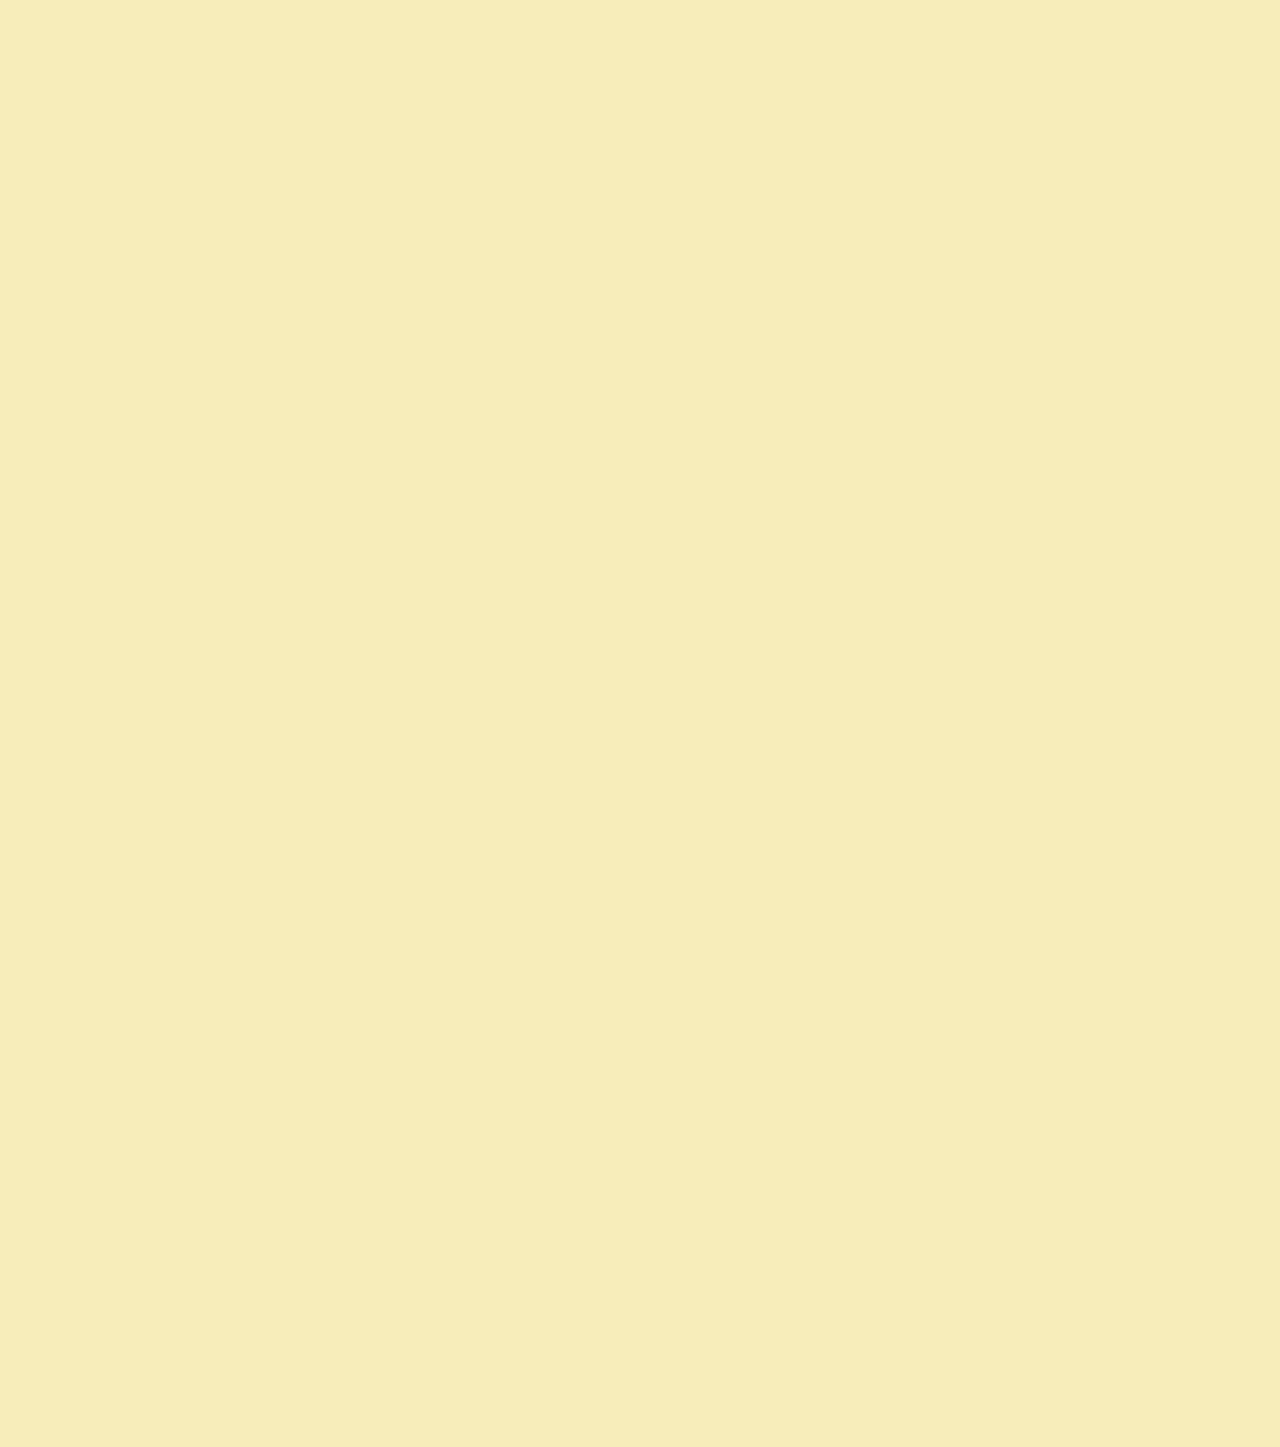
==== index.html @ c99d45d0 "Add files via upload" ====
<!DOCTYPE html>
<html lang="en">
<html>
    <head>
        <meta charset="utf-8">
        <meta http-equiv="X-UA-Compatible" content="IE=edge">
        <title>Book Reviews</title>
        <meta name="description" content="">
        <meta name="viewport" content="width=device-width, initial-scale=1">
        <link rel="stylesheet" href="style.css">
        <style>
            .review-container{display: grid;
                                grid-template-columns: repeat(3,1fr);
                                gap: 25px;
                                margin-top: 30px;}
            .review-card h2{margin-top: 0;}
            .rating{font-weight: bold;
                    margin-bottom: 10px;}
            .reveal{opacity: 0;
                    transform: translate(50px);
                    transition: all 0.8s ease-out;}
            .reveal.active{opacity: 1;
                            transform: translate(0);}
        </style>
    </head>
    <body>
        <section class="reveal">
            <img src="book community banner two.png" alt="Book Community Banner">
            <h1>Book Review & Discussion</h1>
            <p>
                "Our forums are more than just a comment section; they are a living, breathing library of opinions. 
                Whether you want to post a 1,000-word deep dive into a classic or just see if a new release is worth your time, the forums allow you to engage with real readers in real-time. 
                Filter by genre, search for specific titles, and help others find their next great read by sharing your honest thoughts."
            </p>
            <a href="home.html" class="button"> Home Page!</a>

            <div class="review-container">

                <div class="review-card reveal">
                    <img src="the spoiler room.png" alt="The Spoiler Room">
                    <h2>The Spoiler Room</h2>
                    <p class="rating">Discussion Forum</p>
                    <p>
                        "Just finished a massive cliffhanger? 
                        This is the safe space to discuss plot twists, character deaths, and ending theories without ruining the surprise for others. 
                        Join the debate on what really happened in the final chapter."
                    </p>
                    </div>

                    <div class="review-card reveal">
                    <img src="community favorite review.png" alt="Community Favorite Reviews">
                    <h2>Community Favorite Reviews</h2>
                    <p class="rating">Featured Book Opinions</p>
                    <p>
                        Explore honest thoughts from our members on trending books, timeless classics,and exciting new releases. 
                        From short first impressions to deep, thoughtful analysis, these reviews help readers decide what is worth adding to their reading list.
                        It is the perfect place to discover books through the voices of real readers.
                    </p>
                    </div>

                    <div class="review-card reveal">
                    <img src="recommendations.png" alt="Recommend Your Next Read">
                    <h2>Recommend Your Next Read</h2>
                    <p class="rating">Reader Recommendations</p>
                    <p>
                        Looking for a mystery that keeps you guessing, a romance that feels comforting, or a fantasy world you can get lost in? 
                        Members can recommend books by genre, mood, or reading level,making it easier for others to find something that truly matches their taste and current reading mood.
                    </p>
                    </div>
                </div>
            </div>
       </section>
        
        <script>
        const observer = new IntersectionObserver((entries) => {
            entries.forEach((entry) => {
                if (entry.isIntersecting) {
                    entry.target.classList.add('active');
                } else {
                    entry.target.classList.remove('active');
                }
            });
        }, { threshold: 0.1 });

        const revealElements = document.querySelectorAll('.reveal');
        revealElements.forEach((el) => observer.observe(el));
        </script>
        <script src="javascript.js"></script>
    </body>
</html>
---- style.css ----
body{
    font-family: Arial, sans-serif;
    margin: 0;
    padding: 0;
    background-color: #f9e69fb0;
}

section{
    max-width:900px;
    width:90%;
    margin:60px auto;
    background:white;
    border-radius:18px;
    padding:40px;
    box-shadow:0 10px 25px rgba(0,0,0,0.08);
    transition:0.3s;
} 

/* Banner image */
section img{
    width: 100%;
    height: auto;
}

/* Title */
h1{
    text-align: center;
    margin-top: 20px;
}

/* Paragraph */
p{
    text-align: center;
    max-width: 800px;
    margin: auto;
    line-height: 1.6;
}

/* Review container layout */
.review-container{
    display: grid;
    grid-template-columns: repeat(3,1fr);
    gap: 25px;
    margin: 40px;
}

/* Each review card */
.review-card{
    background: rgb(244, 237, 212);
    padding: 20px;
    border-radius: 10px;
    box-shadow: 0px 3px 10px rgba(0,0,0,0.2);
}

/* Images inside card */
.review-card img{
    width: 100%;
    border-radius: 10px;
}

/* Rating style */
.rating{
    font-weight: bold;
    color: darkblue;
}

/* Home button style */
a{
    display: block;
    text-align: center;
    padding: 12px 20px;
    background: #7bd521;
    color: white;
    border-radius: 6px;
    text-decoration: none;
    font-weight: bold;
    margin: 20px auto;
    width: 200px;
}

/*when pointed, it responds*/
a:hover{
    background: #2e7d32;
    transform: scale(1.05);
}
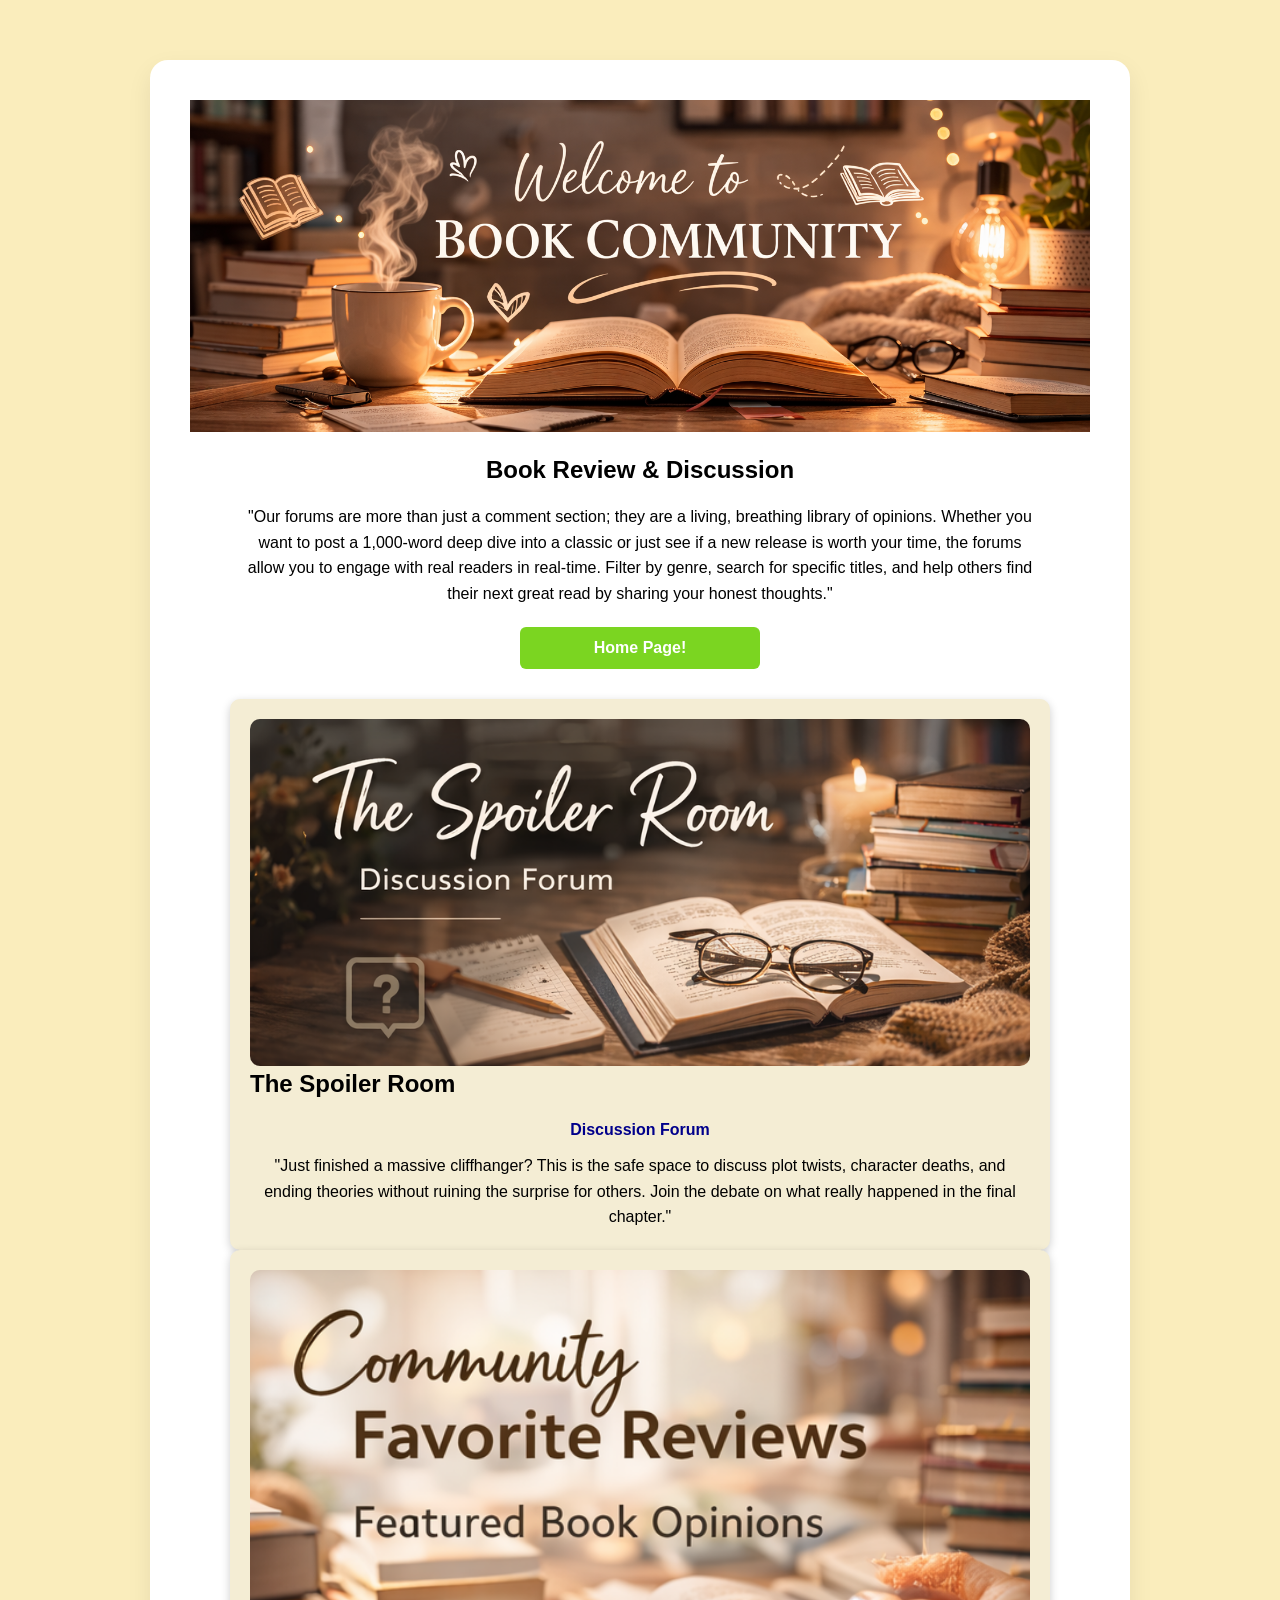
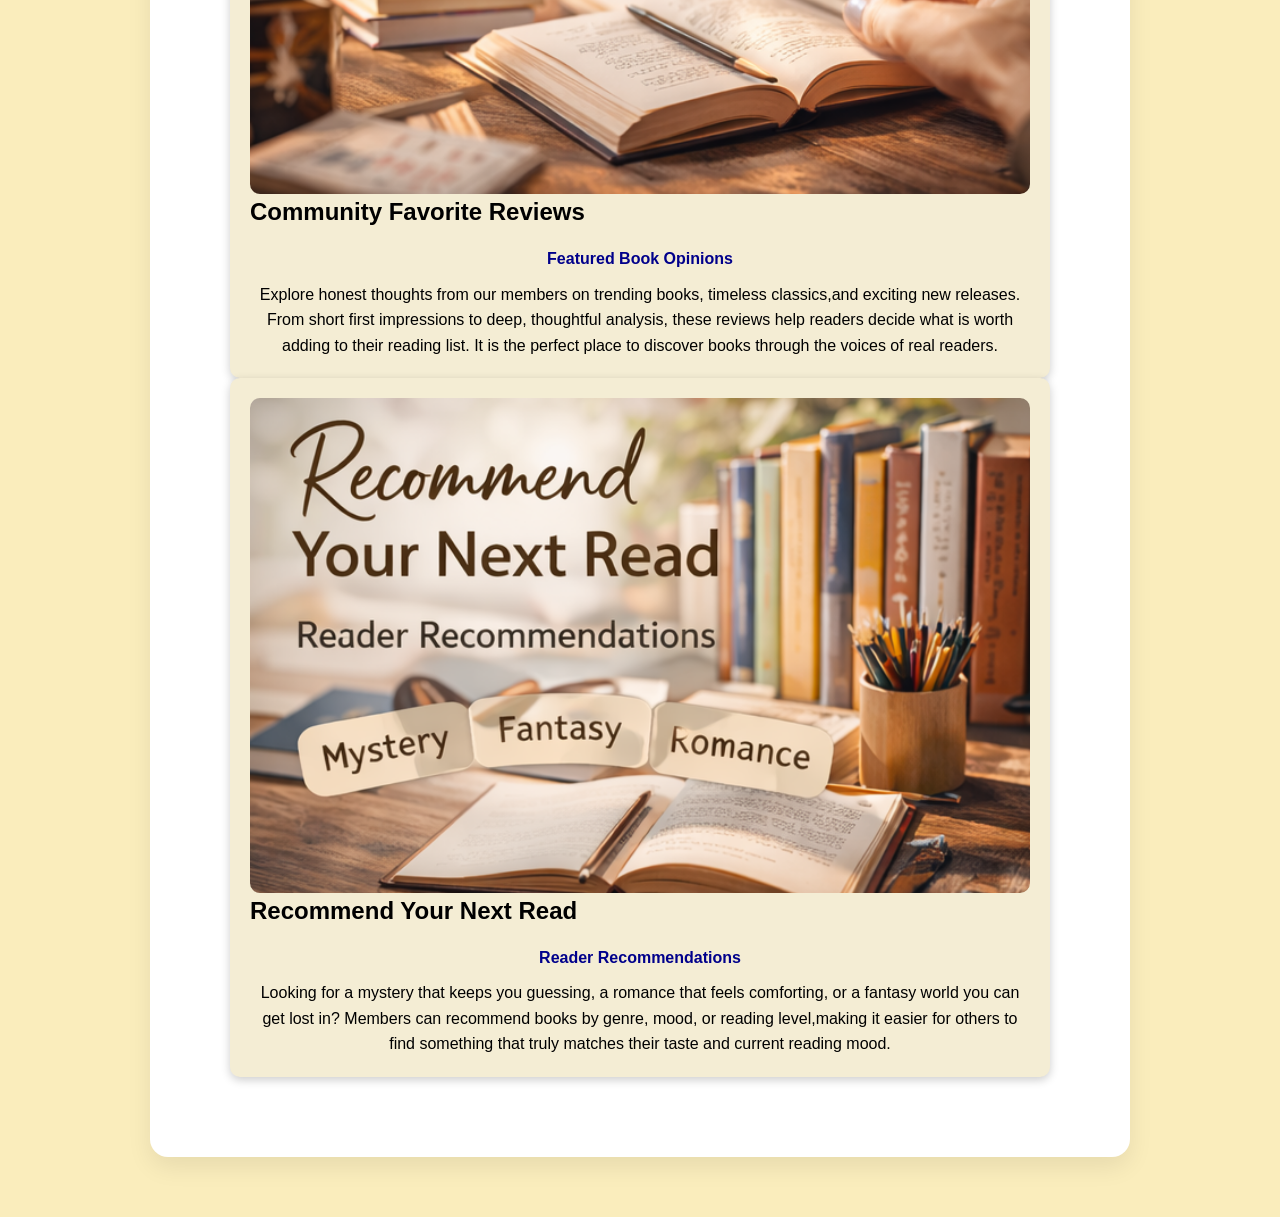
==== commit ebd59da3: "Add files via upload" ====
--- a/index.html
+++ b/index.html
@@ -10,7 +10,7 @@
         <link rel="stylesheet" href="style.css">
         <style>
             .review-container{display: grid;
-                                grid-template-columns: repeat(3,1fr);
+                                grid-template-columns: repeat(auto-fit,minmax(250px,1fr));
                                 gap: 25px;
                                 margin-top: 30px;}
             .review-card h2{margin-top: 0;}
@@ -35,8 +35,9 @@
             <a href="home.html" class="button"> Home Page!</a>
 
             <div class="review-container">
-
-                <div class="review-card reveal">
+            <div class="cards-container">
+                <div class="card">
+                    <div class="review-card reveal">
                     <img src="the spoiler room.png" alt="The Spoiler Room">
                     <h2>The Spoiler Room</h2>
                     <p class="rating">Discussion Forum</p>
@@ -46,7 +47,9 @@
                         Join the debate on what really happened in the final chapter."
                     </p>
                     </div>
-
+                </div>
+                    
+                <div class="card">
                     <div class="review-card reveal">
                     <img src="community favorite review.png" alt="Community Favorite Reviews">
                     <h2>Community Favorite Reviews</h2>
@@ -57,8 +60,10 @@
                         It is the perfect place to discover books through the voices of real readers.
                     </p>
                     </div>
-
-                    <div class="review-card reveal">
+                </div>
+                    
+                <div class="card">    
+                <div class="review-card reveal">
                     <img src="recommendations.png" alt="Recommend Your Next Read">
                     <h2>Recommend Your Next Read</h2>
                     <p class="rating">Reader Recommendations</p>
@@ -66,9 +71,8 @@
                         Looking for a mystery that keeps you guessing, a romance that feels comforting, or a fantasy world you can get lost in? 
                         Members can recommend books by genre, mood, or reading level,making it easier for others to find something that truly matches their taste and current reading mood.
                     </p>
-                    </div>
+            </div>
                 </div>
-            </div>
        </section>
         
         <script>
--- a/style.css
+++ b/style.css
@@ -82,4 +82,27 @@
 a:hover{
     background: #2e7d32;
     transform: scale(1.05);
+}
+
+/* Desktop */
+nav ul{
+display:flex;
+gap:20px;
+}
+
+
+/* Mobile View */
+@media (max-width: 768px) {
+
+.cards-container{
+    display: flex;
+    flex-direction: column;
+    align-items: center;
+}
+
+.card{
+    width: 90%;
+    margin-bottom: 20px;
+}
+
 }
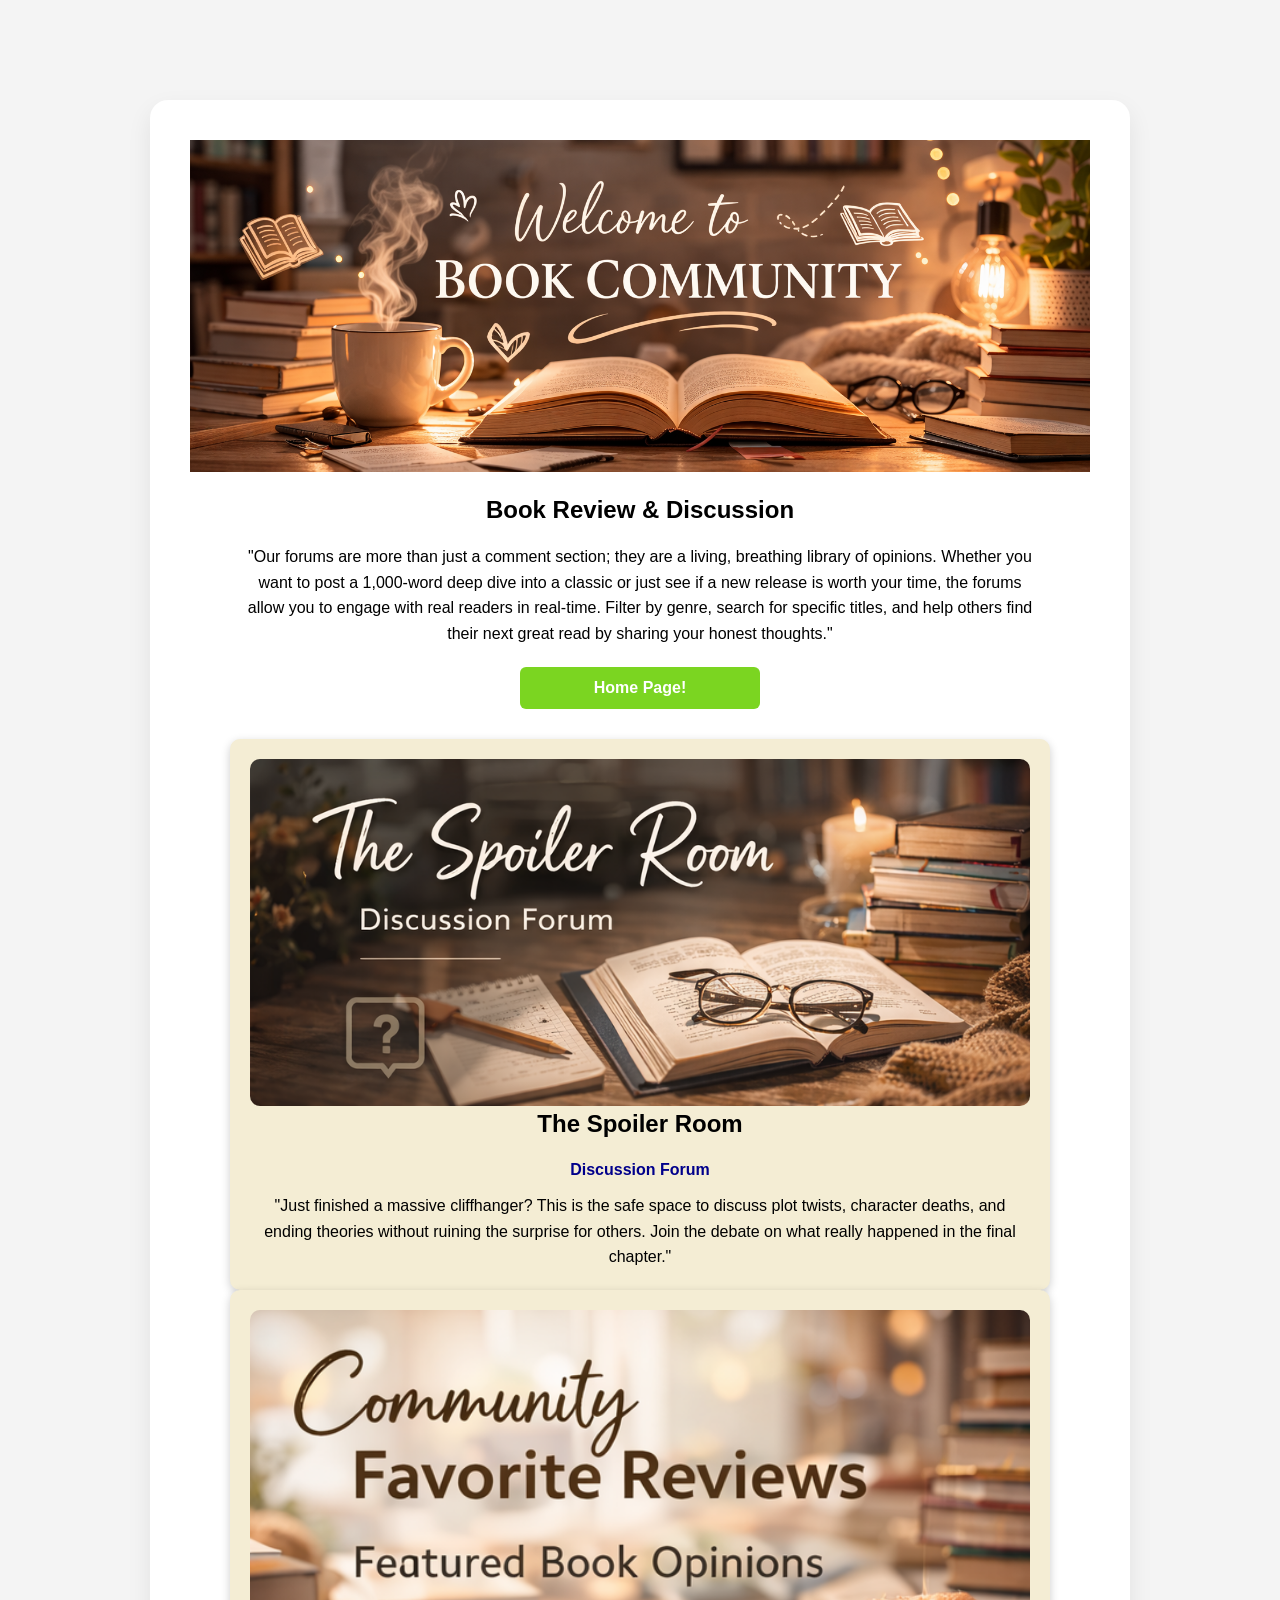
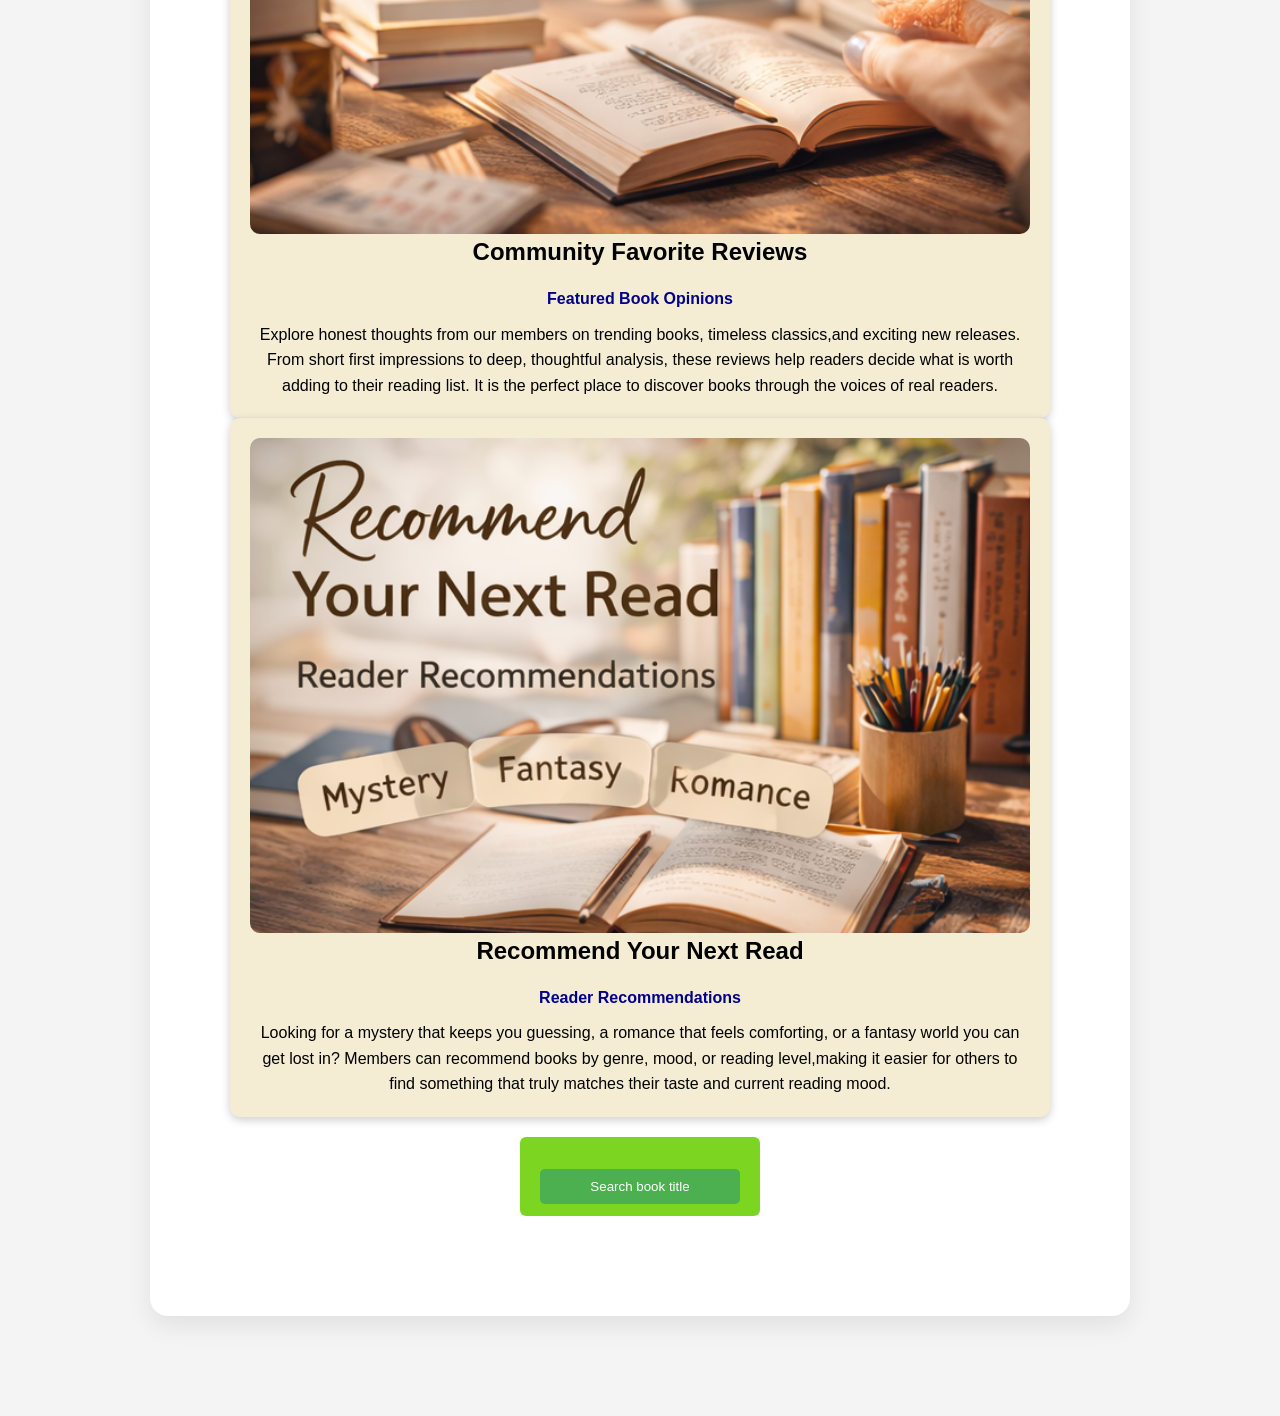
==== commit de4d4fbd: "Add files via upload" ====
--- a/index.html
+++ b/index.html
@@ -73,7 +73,8 @@
                     </p>
             </div>
                 </div>
-       </section>
+
+                        <a href="reviewform.html"><button>Search book title</button></a>
         
         <script>
         const observer = new IntersectionObserver((entries) => {
--- a/style.css
+++ b/style.css
@@ -105,4 +105,57 @@
     margin-bottom: 20px;
 }
 
+}
+
+/* review form */
+body{
+font-family: Arial, sans-serif;
+background-color:#f4f4f4;
+padding:40px;
+}
+
+h2{
+text-align:center;
+}
+
+form{
+background:white;
+max-width:500px;
+margin:auto;
+padding:20px;
+border-radius:10px;
+box-shadow:0 0 10px rgba(0,0,0,0.1);
+}
+
+label{
+display:block;
+margin-top:15px;
+font-weight:bold;
+}
+
+input, textarea{
+width:100%;
+padding:10px;
+margin-top:5px;
+border:1px solid #ccc;
+border-radius:5px;
+}
+
+textarea{
+height:120px;
+}
+
+button{
+margin-top:20px;
+padding:10px;
+width:100%;
+background:#4CAF50;
+color:white;
+border:none;
+border-radius:5px;
+cursor:pointer;
+}
+
+button:hover{
+background:#45a049;
 }
